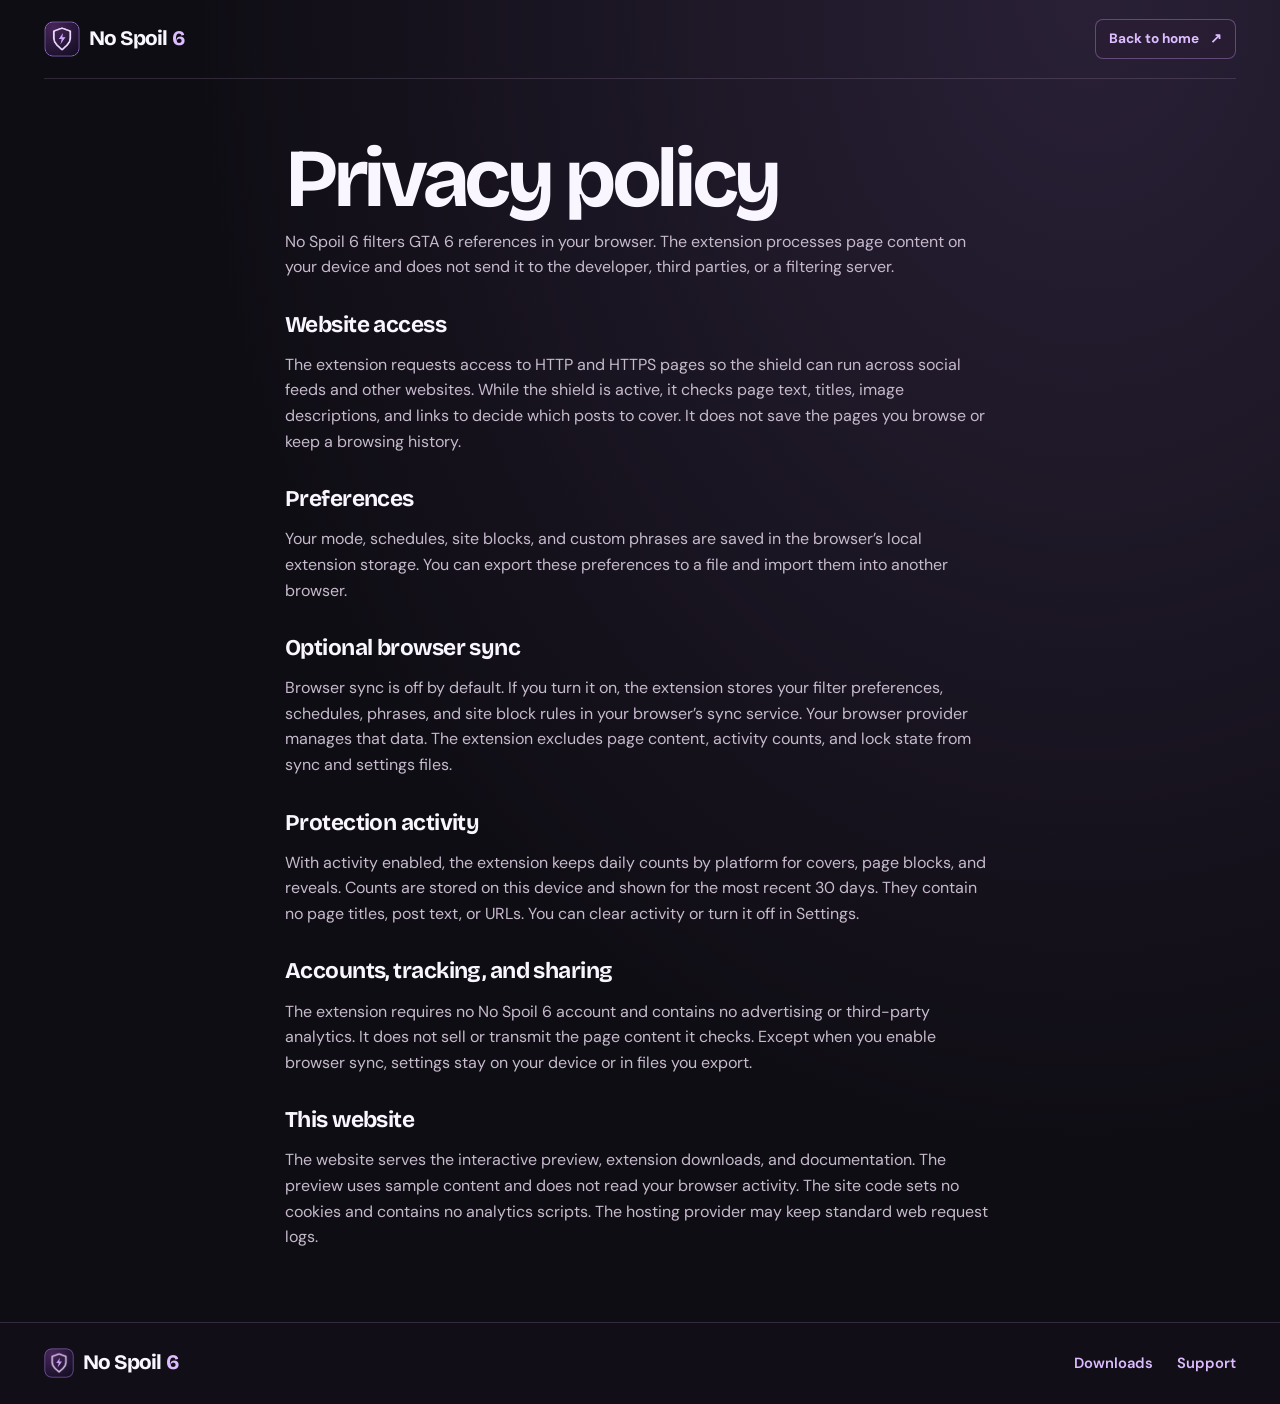
==== website/privacy/index.html @ ef58de06 "Initial No Spoil 6 release" ====
<!doctype html>
<html lang="en">
<head>
  <meta charset="utf-8">
  <meta name="viewport" content="width=device-width, initial-scale=1">
  <meta name="theme-color" content="#0f0d14">
  <meta name="description" content="How the No Spoil 6 browser extension processes page content and stores your shield preferences.">
  <title>Privacy policy — No Spoil 6</title>
  <link rel="icon" href="../assets/shield.png" type="image/png">
  <link rel="stylesheet" href="../styles.css">
</head>
<body class="privacy-page">
  <a class="skip-link" href="#main">Skip to content</a>
  <header class="site-header simple-header wrap">
    <a class="brand" href="../" aria-label="No Spoil 6 home"><img src="../assets/shield.png" width="36" height="36" alt=""><span>No Spoil <b>6</b></span></a>
    <a class="button button-small button-outline" href="../">Back to home <span class="arrow" aria-hidden="true">↗</span></a>
  </header>

  <main id="main">
    <h1>Privacy policy</h1>
    <p>No Spoil 6 filters GTA 6 references in your browser. The extension processes page content on your device and does not send it to the developer, third parties, or a filtering server.</p>

    <h2>Website access</h2>
    <p>The extension requests access to HTTP and HTTPS pages so the shield can run across social feeds and other websites. While the shield is active, it checks page text, titles, image descriptions, and links to decide which posts to cover. It does not save the pages you browse or keep a browsing history.</p>

    <h2>Preferences</h2>
    <p>Your mode, schedules, site blocks, and custom phrases are saved in the browser’s local extension storage. You can export these preferences to a file and import them into another browser.</p>

    <h2>Optional browser sync</h2>
    <p>Browser sync is off by default. If you turn it on, the extension stores your filter preferences, schedules, phrases, and site block rules in your browser’s sync service. Your browser provider manages that data. The extension excludes page content, activity counts, and lock state from sync and settings files.</p>

    <h2>Protection activity</h2>
    <p>With activity enabled, the extension keeps daily counts by platform for covers, page blocks, and reveals. Counts are stored on this device and shown for the most recent 30 days. They contain no page titles, post text, or URLs. You can clear activity or turn it off in Settings.</p>

    <h2>Accounts, tracking, and sharing</h2>
    <p>The extension requires no No Spoil 6 account and contains no advertising or third-party analytics. It does not sell or transmit the page content it checks. Except when you enable browser sync, settings stay on your device or in files you export.</p>

    <h2>This website</h2>
    <p>The website serves the interactive preview, extension downloads, and documentation. The preview uses sample content and does not read your browser activity. The site code sets no cookies and contains no analytics scripts. The hosting provider may keep standard web request logs.</p>
  </main>

  <footer class="site-footer">
    <div class="wrap footer-inner">
      <a class="brand" href="../" aria-label="No Spoil 6 home"><img src="../assets/shield.png" width="30" height="30" alt=""><span>No Spoil <b>6</b></span></a>
      <nav aria-label="Footer navigation"><a href="../#download">Downloads</a><a href="../support/">Support</a></nav>
    </div>
  </footer>
</body>
</html>
---- website/styles.css ----
@font-face {
  font-family: "Bricolage Grotesque";
  src: url("assets/bricolage-grotesque.woff2") format("woff2");
  font-weight: 200 800;
  font-display: swap;
}
@font-face {
  font-family: "DM Sans";
  src: url("assets/dm-sans.woff2") format("woff2");
  font-weight: 100 1000;
  font-display: swap;
}

:root {
  color-scheme: dark;
  --page: #0f0d14;
  --ink: #faf6ff;
  --muted: #c6bacc;
  --quiet: #ac9fb8;
  --border: #332a3d;
  --surface: #18141f;
  --accent: #ddbcff;
  --accent-hover: #eed7ff;
  --on-accent: #20112f;
  --mint: #bfe9cc;
  --display: "Bricolage Grotesque", sans-serif;
  --body: "DM Sans", sans-serif;
}

*, *::before, *::after { box-sizing: border-box; }
html { scroll-behavior: smooth; }
body { margin: 0; background: var(--page); color: var(--ink); font: 400 1rem/1.6 var(--body); }
img { display: block; max-width: 100%; }
[hidden] { display: none !important; }
a { color: inherit; text-underline-offset: .18em; }
button { font: inherit; color: inherit; cursor: pointer; }
button, a { -webkit-tap-highlight-color: transparent; }
:focus-visible { outline: 2px solid var(--accent); outline-offset: 5px; }
h1, h2, h3, p { margin: 0; }
h1, h2, h3 { font-family: var(--display); }
ul, ol { margin: 0; }
.wrap { width: min(1200px, calc(100% - 88px)); margin-inline: auto; }
.section { scroll-margin-top: 30px; }
.visually-hidden, .skip-link:not(:focus) {
  position: absolute;
  width: 1px;
  height: 1px;
  padding: 0;
  overflow: hidden;
  clip-path: inset(50%);
  white-space: nowrap;
}
.skip-link:focus { position: absolute; top: 12px; left: 12px; z-index: 10; padding: 8px 14px; background: var(--accent); color: var(--on-accent); }
.arrow { font-family: var(--body); font-weight: 650; line-height: 1; }

.opening { position: relative; isolation: isolate; }
.opening::before {
  content: "";
  position: absolute;
  z-index: -1;
  inset: 0 0 auto;
  height: 744px;
  background:
    linear-gradient(180deg, #100b17bd 0, #150b1a09 19%, #130c1800 63%, var(--page) 100%),
    linear-gradient(90deg, #130e1dbf 0, #130e1d1f 60%, #1a10291a 100%),
    url("assets/after-dark.webp") center center / cover no-repeat;
}
.site-header { height: 79px; display: flex; align-items: center; justify-content: space-between; gap: 24px; border-bottom: 1px solid #f0d5ff24; }
.brand { display: inline-flex; align-items: center; gap: 9px; width: max-content; text-decoration: none; white-space: nowrap; }
.brand span { font: 750 1.29rem/1 var(--display); letter-spacing: -.045em; }
.brand b { color: var(--accent); }
.site-nav { display: flex; gap: clamp(22px, 3.3vw, 47px); align-items: center; }
.site-nav a, .site-footer nav a { text-decoration: none; color: var(--muted); font-size: .92rem; font-weight: 600; }
.site-nav a:hover, .site-footer nav a:hover, .text-link:hover { color: var(--accent-hover); }
.button {
  display: inline-flex;
  align-items: center;
  justify-content: center;
  gap: .68rem;
  min-height: 50px;
  padding: 0 19px;
  border: 1px solid transparent;
  border-radius: 10px;
  font-size: .94rem;
  font-weight: 750;
  text-decoration: none;
  white-space: nowrap;
  transition: background-color .18s, border-color .18s, color .18s;
}
.button-small { min-height: 40px; border-radius: 8px; padding-inline: 13px; font-size: .85rem; }
.button-primary { background: var(--accent); color: var(--on-accent); }
.button-primary:hover { background: var(--accent-hover); }
.button-outline { background: #291d34a8; border-color: #d5a4fb56; color: var(--ink); }
.button-outline:hover { background: #40304d; border-color: #d5a4fba0; }
.text-link { display: inline-flex; gap: 9px; align-items: center; min-height: 44px; color: var(--ink); font-size: .94rem; font-weight: 700; text-decoration: none; }

.hero {
  display: grid;
  grid-template-columns: 1.03fr .97fr;
  gap: clamp(32px, 5.1vw, 84px);
  align-items: center;
  padding-block: 84px 86px;
  min-height: 616px;
}
.hero-copy h1 {
  font-size: clamp(4.35rem, 7.45vw, 7.05rem);
  line-height: .91;
  letter-spacing: -.061em;
  font-weight: 780;
}
.hero-copy em {
  display: inline-block;
  padding: 0 .09em .09em 0;
  background-image: linear-gradient(102deg, #e4c7ff 14%, #ebbada 67%, #ffceb8 102%);
  background-clip: text;
  color: transparent;
  font-style: normal;
}
.hero-copy p { max-width: 490px; margin-top: 21px; color: #e1d5e7; font-size: clamp(1.04rem, 1.42vw, 1.22rem); line-height: 1.58; }
.hero-actions { display: flex; align-items: center; flex-wrap: wrap; gap: 13px 24px; margin-top: 30px; }

.feed {
  width: 100%;
  max-width: 530px;
  justify-self: end;
  scroll-margin-top: 25px;
  border: 1px solid #b58acd62;
  border-radius: 20px;
  background: #18131f;
  box-shadow: 0 22px 60px #0b0612c2, 0 0 0 7px #2415274a;
  overflow: clip;
}
.feed-titlebar { display: flex; min-height: 59px; align-items: center; justify-content: space-between; gap: 14px; padding: 0 18px; border-bottom: 1px solid #b18ac73d; background: #251b31; }
.feed-titlebar h2 { display: flex; align-items: center; gap: 9px; font-size: .88rem; font-weight: 750; letter-spacing: -.01em; }
.demo-window { position: relative; display: block; width: 15px; height: 12px; border: 1.5px solid #c9a8ed; border-radius: 3px; }
.demo-window::before { content: ""; position: absolute; inset: 2px 0 auto; height: 1px; background: #c9a8ed; }
.shield-switch { display: flex; align-items: center; gap: 7px; min-height: 32px; padding: 4px 9px; border: 1px solid #9fd3ac3d; border-radius: 7px; background: #8ad6a31a; color: var(--mint); font-size: .73rem; font-weight: 750; white-space: nowrap; }
.shield-switch:hover { background: #8ad6a332; }
.shield-switch i { width: 6px; height: 6px; border-radius: 50%; background: currentColor; box-shadow: 0 0 9px #bfe9cc60; }
.shield-switch[aria-pressed="false"] { color: #eed0ab; border-color: #e6ae6c49; background: #e8ad7920; }
.shield-switch[aria-pressed="false"]:hover { background: #e8ad7940; }
.feed-toolbar { padding: 13px 15px 11px; }
.platform-tabs { display: grid; grid-template-columns: .75fr 1.04fr 1.18fr .94fr; gap: 5px; border: 1px solid #3a2f45; border-radius: 10px; background: #100d16; padding: 4px; }
.platform-tabs button { display: flex; align-items: center; justify-content: center; gap: 6px; min-width: 0; min-height: 33px; padding: 3px 4px; border: 1px solid transparent; border-radius: 6px; background: transparent; color: #bfb0ca; font-size: .78rem; font-weight: 650; }
.platform-tabs button:hover { background: #241b30; color: var(--ink); }
.platform-tabs button[aria-pressed="true"] { background: #39274b; border-color: #b383da50; color: #f6eaff; }
.platform-tabs img { flex: 0 0 13px; width: 13px; height: 13px; }
.feed-posts { display: grid; gap: 8px; padding-inline: 15px; }
.feed-post { border: 1px solid #382c45; border-radius: 13px; background: #1d1727; }
.ordinary, .spoiler-content { display: grid; grid-template-columns: auto minmax(0, 1fr); align-items: start; gap: 11px; padding: 13px; }
.avatar { display: grid; place-items: center; width: 36px; height: 36px; border-radius: 50%; background: #3a4750; color: #dbedf4; font-size: .68rem; font-weight: 800; letter-spacing: .02em; }
.spoiler-avatar { background: #5d3d6c; color: #f4deff; }
.byline { display: flex; flex-wrap: wrap; align-items: baseline; column-gap: 7px; }
.byline strong { font-size: .86rem; }
.byline span { color: #b6a7c2; font-size: .74rem; }
.feed-post p { color: #ded1e8; font-size: .86rem; line-height: 1.42; margin-top: 3px; }
.spoiler { min-height: 156px; position: relative; overflow: hidden; isolation: isolate; background: #2d2037; }
.post-image { height: 67px; border-radius: 6px; margin: 0 13px 13px; background: #482741 url("assets/after-dark.webp") right 65% / cover no-repeat; }
.spoiler-overlay { position: absolute; inset: auto 17px 18px auto; display: grid; place-items: center; padding: 5px; }
.is-covered .spoiler-body { filter: blur(13px); opacity: .66; user-select: none; }
.is-covered .spoiler-overlay {
  position: absolute;
  inset: 0;
  background: radial-gradient(ellipse at 78% 91%, #704d7c38, transparent 69%),
    repeating-linear-gradient(135deg, #eac5ff0a 0 1px, transparent 1px 9px),
    #2c1a3db0;
}
.reveal-control { display: grid; justify-items: center; gap: 7px; }
.covered-label { color: #fbebff; font-size: .81rem; font-weight: 700; }
.reveal-button { display: inline-flex; align-items: center; gap: 8px; min-height: 34px; padding: 4px 11px; border-radius: 7px; border: 1px solid #b386dbad; background: #261a36; color: #f5e8ff; font-size: .78rem; font-weight: 700; }
.reveal-button:hover { background: #45305a; }
.eye { display: inline-block; position: relative; width: 14px; height: 9px; border: 1.5px solid currentColor; border-radius: 70% 70% 70% 70% / 90% 90% 90% 90%; }
.eye::after { content: ""; position: absolute; inset: 0; margin: auto; width: 4px; height: 4px; border-radius: 50%; background: currentColor; }
.feed-caption { padding: 10px 15px 12px; color: #bfb1c7; font-size: .76rem; }
.feed-caption span { color: var(--accent); padding-inline-end: 3px; }
.no-script { padding: 8px 15px; color: var(--quiet); }

.platform-band { border-block: 1px solid #392e423e; background: #100d17d6; }
.platform-inner { min-height: 76px; display: flex; align-items: center; gap: clamp(22px, 4vw, 56px); }
.platform-inner p { font-size: .82rem; color: var(--quiet); font-weight: 680; white-space: nowrap; }
.platform-inner ul { list-style: none; display: flex; flex-wrap: wrap; align-items: center; gap: 12px clamp(18px, 3.25vw, 44px); padding: 0; }
.platform-inner li { display: inline-flex; align-items: center; gap: 8px; color: #e5d9ef; font-size: .91rem; font-weight: 680; white-space: nowrap; }
.platform-inner li:last-child { color: var(--quiet); font-size: .84rem; }
.more-sign { color: var(--accent); font-size: 1.16rem; font-weight: 500; }

.content-background { background: radial-gradient(ellipse at 0 34%, #22132953, transparent 37%), var(--page); }
.features { display: grid; grid-template-columns: 1.02fr .98fr; gap: clamp(37px, 8vw, 115px); align-items: center; padding-block: 105px; }
.feature-art {
  display: grid;
  place-items: center;
  min-height: 430px;
  padding: 31px;
  border: 1px solid #654476;
  border-radius: 24px;
  background: radial-gradient(ellipse at 72% 5%, #a95a9270, transparent 72%),
    repeating-radial-gradient(circle at 100% 3%, #f5c6fa00 0 32px, #f5c6fa30 33px 34px, #f5c6fa00 35px 46px),
    linear-gradient(145deg, #432051, #20172e 78%);
  overflow: hidden;
}
.feature-art img { width: min(310px, 100%); height: auto; border: 1px solid #c195e06b; border-radius: 12px; box-shadow: 0 19px 50px #11091bdc; }
.feature-copy h2, .section-intro h2, .faq h2 { font-size: clamp(2.65rem, 5.1vw, 4.65rem); font-weight: 775; line-height: .99; letter-spacing: -.048em; }
.feature-copy ul { display: grid; gap: 18px; list-style: none; padding: 0; margin-top: 27px; }
.feature-copy li { display: grid; grid-template-columns: auto 1fr; align-items: start; gap: 12px; }
.feature-icon { display: grid; place-items: center; width: 37px; height: 37px; color: var(--accent); border: 1px solid #704f82; border-radius: 9px; background: #271a33; }
.feature-copy h3 { font-size: 1.06rem; line-height: 1.38; letter-spacing: -.017em; }
.feature-copy p { max-width: 390px; margin-top: 3px; color: var(--muted); font-size: .95rem; }
.clock-icon { position: relative; width: 15px; height: 15px; border-radius: 50%; border: 1.5px solid currentColor; }
.clock-icon::after { content: ""; position: absolute; top: 2px; left: 5px; width: 4px; height: 5px; border-left: 1px solid currentColor; border-bottom: 1px solid currentColor; }
.blur-icon i { position: relative; width: 16px; height: 12px; border-top: 1.5px solid currentColor; border-bottom: 1.5px solid currentColor; }
.blur-icon i::before { content: ""; position: absolute; inset: 50% 0 auto; height: 2px; transform: translateY(-50%); background: currentColor; filter: blur(1px); }

.downloads-surface {
  padding: clamp(23px, 4.3vw, 58px);
  border: 1px solid #5b4167;
  border-radius: 24px;
  background: radial-gradient(ellipse at 94% 0%, #46254caa, transparent 63%), #1d1526;
}
.section-intro p { margin-top: 14px; color: var(--muted); }
.browser-list { display: grid; grid-template-columns: repeat(3, 1fr); gap: 13px; align-items: start; margin-top: 28px; }
.browser-card { display: grid; justify-items: start; gap: 7px; min-width: 0; height: 100%; padding: 19px; border: 1px solid #78588655; border-radius: 14px; background: #17121fbd; }
.browser-logo { object-fit: contain; }
.browser-card h3 { margin-top: 4px; font-size: 1.39rem; letter-spacing: -.035em; line-height: 1.1; }
.browser-card > p { min-height: 2.75em; color: var(--muted); font-size: .86rem; line-height: 1.45; }
.download-button { width: 100%; justify-content: space-between; min-height: 43px; margin-top: 2px; padding-inline: 12px; font-size: .85rem; }
.browser-card details { width: 100%; color: var(--muted); font-size: .84rem; }
.browser-card summary { padding-block: 6px 2px; color: #eadcf2; font-weight: 650; }
.browser-card ol { padding-inline-start: 20px; line-height: 1.5; }
.browser-card li { padding-block: 4px; }
.browser-card code { overflow-wrap: anywhere; color: var(--accent); font-size: .84em; }
.browser-card details a, .faq a, .privacy-page a:not(.brand) { color: var(--accent); }
summary { cursor: pointer; }
summary::marker { color: var(--accent); }

.faq { display: grid; grid-template-columns: .83fr 1.17fr; gap: 36px; padding-block: 96px; }
.faq-items { border-top: 1px solid var(--border); }
.faq details { padding: 15px 2px; border-bottom: 1px solid var(--border); }
.faq summary { font-size: 1.04rem; font-weight: 750; }
.faq details p { padding-top: 8px; max-width: 590px; color: var(--muted); font-size: .94rem; }
.site-footer { border-top: 1px solid var(--border); background: #110e18; }
.footer-inner { display: flex; align-items: center; justify-content: space-between; gap: 14px; min-height: 81px; }
.site-footer nav { display: flex; flex-wrap: wrap; gap: 8px 24px; }

.privacy-page { min-height: 100vh; display: flex; flex-direction: column; background: radial-gradient(ellipse at 85% 0, #292036, transparent 58%), var(--page); }
.privacy-page main { width: min(710px, calc(100% - 44px)); margin: 59px auto 72px; flex: 1; }
.privacy-page main h1 { font-size: clamp(2.9rem, 7vw, 5.15rem); line-height: .99; letter-spacing: -.065em; }
.privacy-page main h2 { margin-top: 27px; font-size: 1.41rem; letter-spacing: -.025em; }
.privacy-page main p { margin-top: 9px; color: var(--muted); }

@media (max-width: 1030px) {
  .wrap { width: calc(100% - 60px); }
  .hero { gap: 30px; min-height: 545px; padding-block: 65px; }
  .hero-copy h1 { font-size: clamp(3.45rem, 8.1vw, 6rem); }
  .opening::before { height: 690px; }
  .platform-inner { gap: 10px 27px; }
  .platform-inner ul { column-gap: 19px; }
  .features { gap: 40px; padding-block: 77px; }
}

@media (max-width: 765px) {
  .wrap { width: calc(100% - 40px); }
  .hero { grid-template-columns: 1fr; padding-block: 53px 54px; gap: 37px; }
  .hero-copy h1 { font-size: clamp(4rem, 12vw, 6.6rem); }
  .hero-copy p { margin-top: 16px; }
  .hero-actions { margin-top: 22px; }
  .feed { justify-self: start; width: min(100%, 540px); }
  .opening::before { height: 820px; background-position: center, center, 59% center; }
  .platform-inner { flex-direction: column; align-items: start; justify-content: center; min-height: 96px; padding-block: 15px; }
  .features { grid-template-columns: 1fr; gap: 26px; padding-block: 59px; }
  .feature-copy { grid-row: 1; }
  .feature-copy br { display: none; }
  .feature-art { min-height: 350px; padding: 21px; }
  .browser-list { grid-template-columns: 1fr; gap: 10px; margin-top: 22px; }
  .browser-card { grid-template-columns: 32px 1fr; gap: 6px 10px; padding: 14px; }
  .browser-logo { width: 31px; height: 31px; grid-row: 1 / 3; }
  .browser-card > p { min-height: 0; grid-column: 2; }
  .browser-card .download-button, .browser-card details { grid-column: 1 / -1; }
  .browser-card .download-button { margin-top: 6px; }
  .faq { grid-template-columns: 1fr; gap: 18px; padding-block: 63px; }
}

@media (max-width: 550px) {
  .site-header { height: auto; padding-top: 12px; display: grid; grid-template-columns: 1fr auto; gap: 8px 12px; }
  .site-header .button { grid-area: 1 / 2; }
  .site-nav { grid-area: 2 / 1 / 3 / -1; gap: 24px; min-height: 38px; }
  .site-nav a { font-size: .82rem; }
  .site-header.simple-header { min-height: 66px; padding-block: 10px; }
  .hero { padding-top: 45px; }
  .hero-copy h1 { font-size: clamp(3.3rem, 13.7vw, 4.6rem); letter-spacing: -.053em; }
  .hero-actions { gap: 12px 17px; }
  .hero-actions .button { min-height: 46px; padding-inline: 13px; font-size: .86rem; }
  .hero-actions .text-link { font-size: .85rem; }
  .platform-tabs button { font-size: .71rem; gap: 4px; }
  .feed-titlebar { padding-inline: 13px; }
  .feed-toolbar, .feed-posts, .feed-caption { padding-inline: 10px; }
  .feature-art { min-height: 315px; }
}

@media (max-width: 350px) {
  .wrap { width: calc(100% - 28px); }
  .hero-copy h1 { font-size: 3rem; }
  .platform-tabs img { display: none; }
  .site-footer nav { column-gap: 12px; }
}

@media (prefers-reduced-motion: reduce) {
  html { scroll-behavior: auto; }
  *, *::before, *::after { transition-duration: .01ms !important; }
}
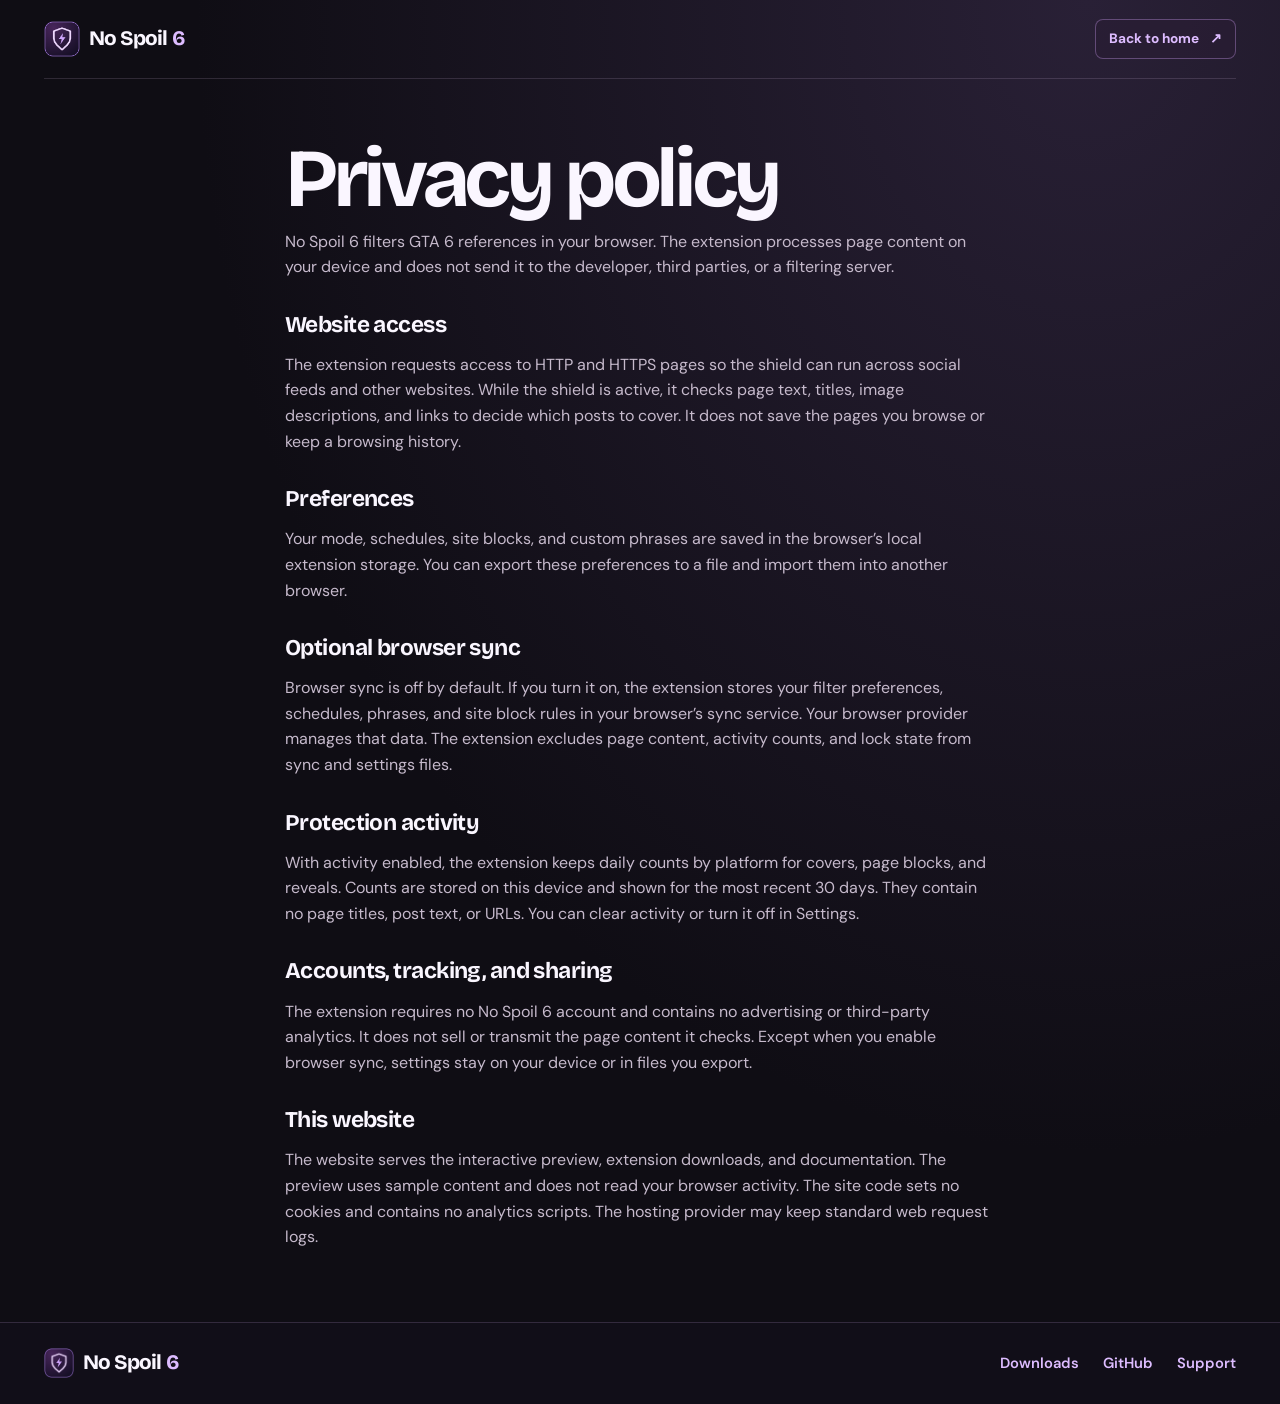
==== commit fc8ab22b: "Link the project repository from the website" ====
--- a/website/privacy/index.html
+++ b/website/privacy/index.html
@@ -42,7 +42,7 @@
   <footer class="site-footer">
     <div class="wrap footer-inner">
       <a class="brand" href="../" aria-label="No Spoil 6 home"><img src="../assets/shield.png" width="30" height="30" alt=""><span>No Spoil <b>6</b></span></a>
-      <nav aria-label="Footer navigation"><a href="../#download">Downloads</a><a href="../support/">Support</a></nav>
+      <nav aria-label="Footer navigation"><a href="../#download">Downloads</a><a href="https://github.com/HakashiKatake/no-spoil-6">GitHub</a><a href="../support/">Support</a></nav>
     </div>
   </footer>
 </body>
--- a/website/styles.css
+++ b/website/styles.css
@@ -283,6 +283,7 @@
   .site-header .button { grid-area: 1 / 2; }
   .site-nav { grid-area: 2 / 1 / 3 / -1; gap: 24px; min-height: 38px; }
   .site-nav a { font-size: .82rem; }
+  .footer-inner { flex-wrap: wrap; padding-block: 18px; }
   .site-header.simple-header { min-height: 66px; padding-block: 10px; }
   .hero { padding-top: 45px; }
   .hero-copy h1 { font-size: clamp(3.3rem, 13.7vw, 4.6rem); letter-spacing: -.053em; }
